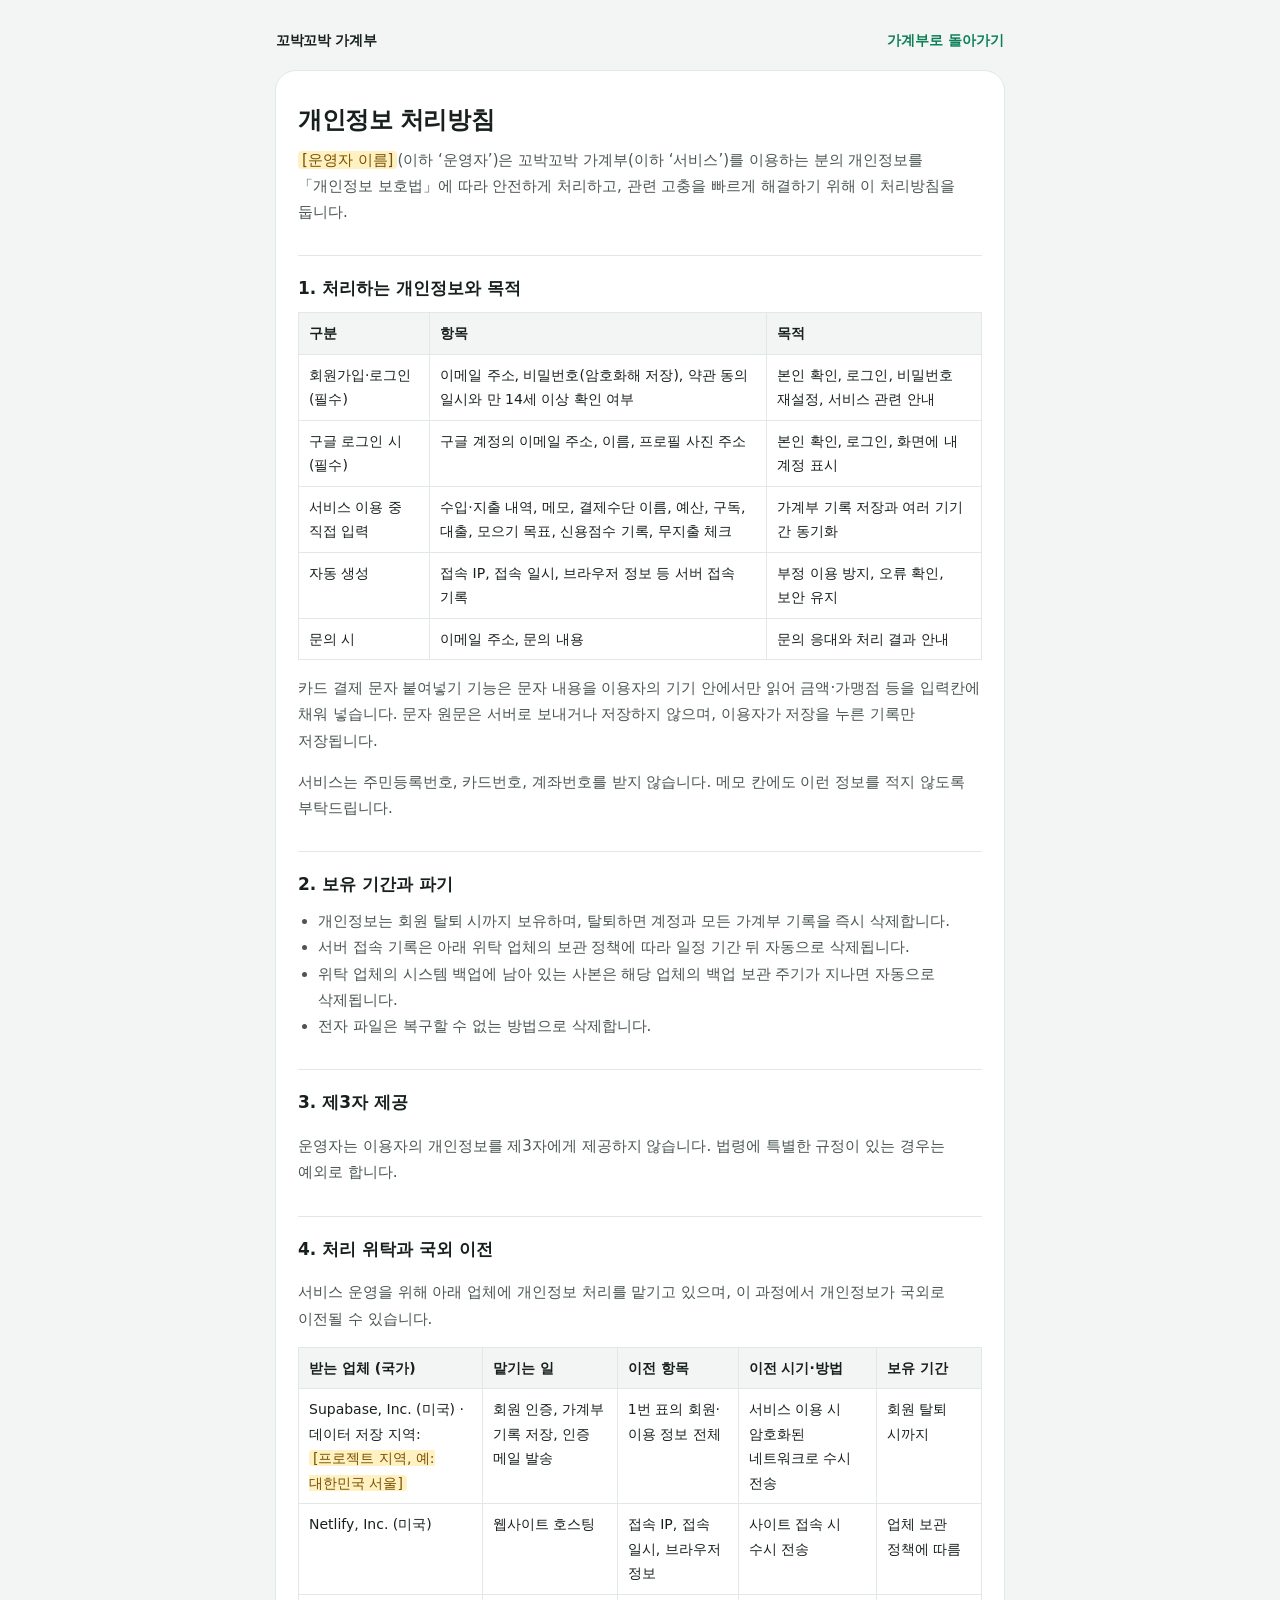
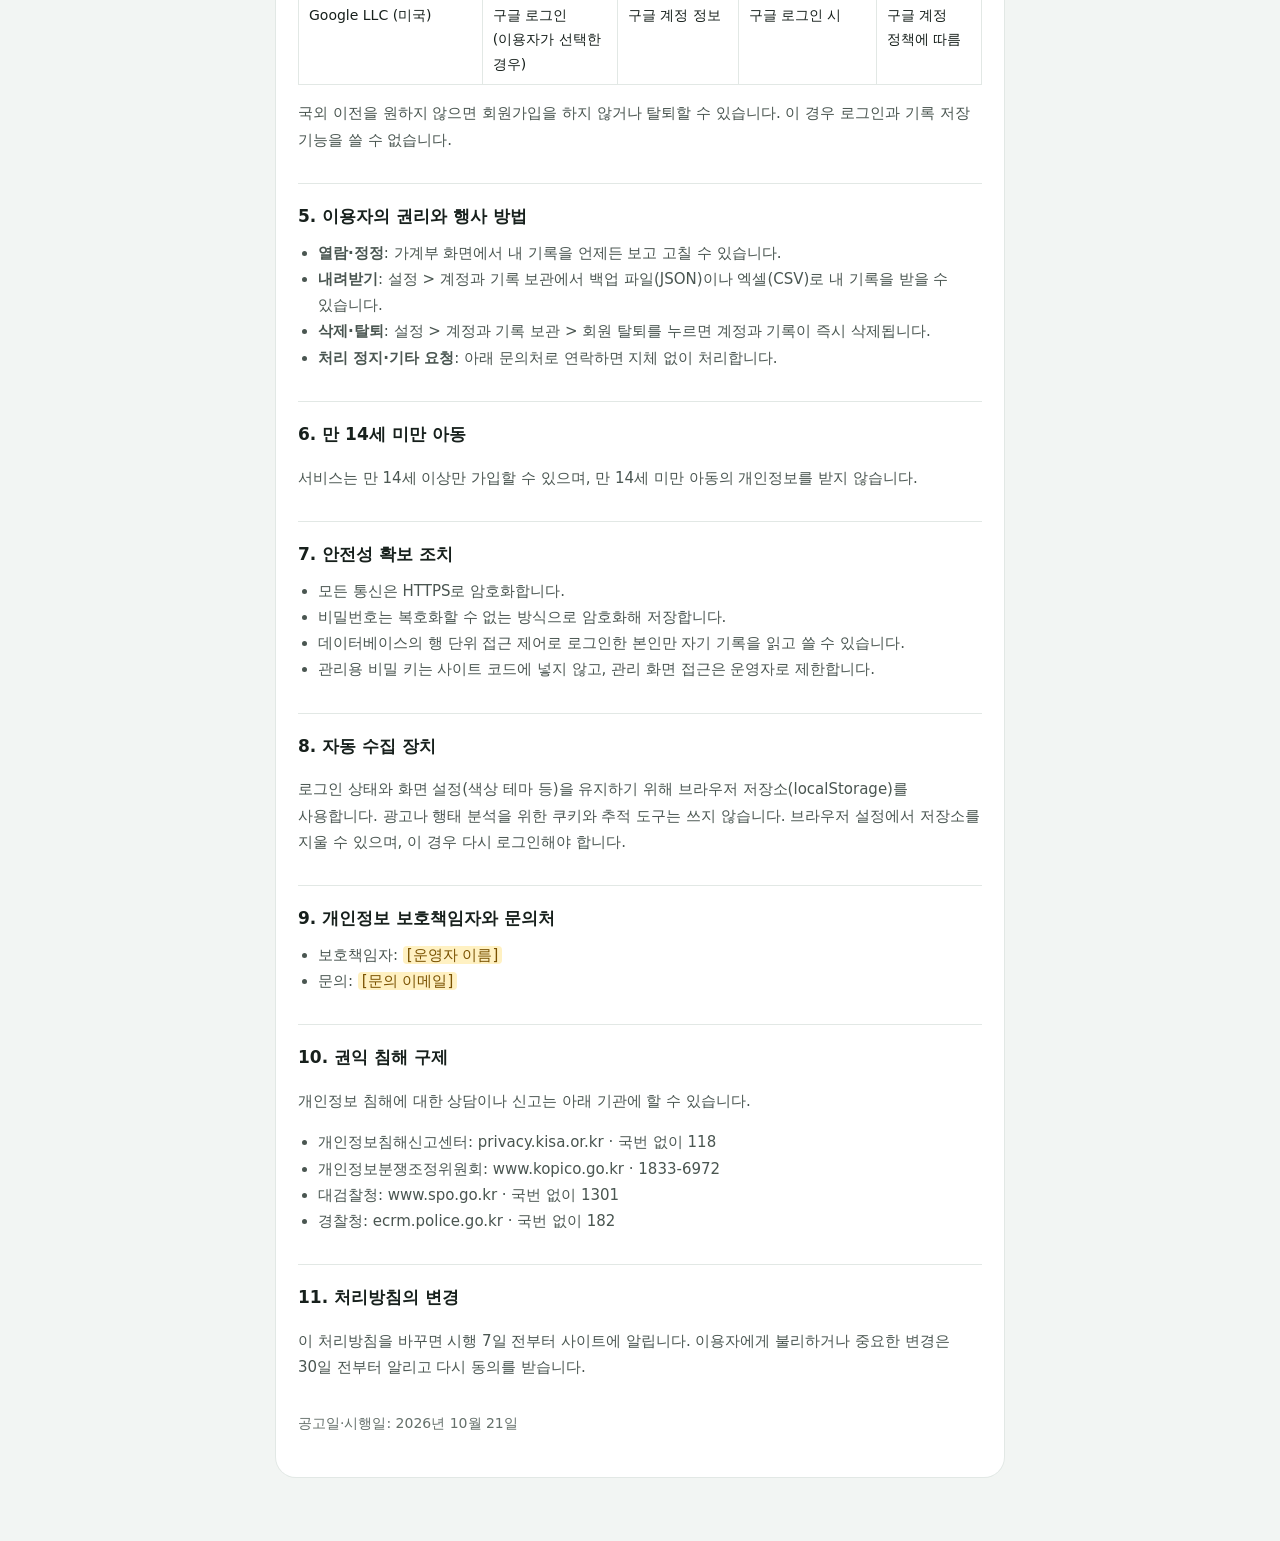
==== site/privacy.html @ b617e8b7 "Add files via upload" ====
<!doctype html>
<html lang="ko">
<head>
<meta charset="utf-8">
<meta name="viewport" content="width=device-width,initial-scale=1">
<title>개인정보 처리방침 · 꼬박꼬박 가계부</title>
<link rel="icon" href="icons/icon-192.png">
<link rel="stylesheet" href="legal.css">
</head>
<body>
<main>
<div class="top"><span class="brand">꼬박꼬박 가계부</span><a href="./">가계부로 돌아가기</a></div>
<article>
<h1>개인정보 처리방침</h1>
<p class="lead"><mark class="fill">[운영자 이름]</mark>(이하 ‘운영자’)은 꼬박꼬박 가계부(이하 ‘서비스’)를 이용하는 분의 개인정보를 「개인정보 보호법」에 따라 안전하게 처리하고, 관련 고충을 빠르게 해결하기 위해 이 처리방침을 둡니다.</p>

<h2>1. 처리하는 개인정보와 목적</h2>
<table>
<tr><th>구분</th><th>항목</th><th>목적</th></tr>
<tr><td>회원가입·로그인 (필수)</td><td>이메일 주소, 비밀번호(암호화해 저장), 약관 동의 일시와 만 14세 이상 확인 여부</td><td>본인 확인, 로그인, 비밀번호 재설정, 서비스 관련 안내</td></tr>
<tr><td>구글 로그인 시 (필수)</td><td>구글 계정의 이메일 주소, 이름, 프로필 사진 주소</td><td>본인 확인, 로그인, 화면에 내 계정 표시</td></tr>
<tr><td>서비스 이용 중 직접 입력</td><td>수입·지출 내역, 메모, 결제수단 이름, 예산, 구독, 대출, 모으기 목표, 신용점수 기록, 무지출 체크</td><td>가계부 기록 저장과 여러 기기 간 동기화</td></tr>
<tr><td>자동 생성</td><td>접속 IP, 접속 일시, 브라우저 정보 등 서버 접속 기록</td><td>부정 이용 방지, 오류 확인, 보안 유지</td></tr>
<tr><td>문의 시</td><td>이메일 주소, 문의 내용</td><td>문의 응대와 처리 결과 안내</td></tr>
</table>
<p>카드 결제 문자 붙여넣기 기능은 문자 내용을 이용자의 기기 안에서만 읽어 금액·가맹점 등을 입력칸에 채워 넣습니다. 문자 원문은 서버로 보내거나 저장하지 않으며, 이용자가 저장을 누른 기록만 저장됩니다.</p>
<p>서비스는 주민등록번호, 카드번호, 계좌번호를 받지 않습니다. 메모 칸에도 이런 정보를 적지 않도록 부탁드립니다.</p>

<h2>2. 보유 기간과 파기</h2>
<ul>
<li>개인정보는 회원 탈퇴 시까지 보유하며, 탈퇴하면 계정과 모든 가계부 기록을 즉시 삭제합니다.</li>
<li>서버 접속 기록은 아래 위탁 업체의 보관 정책에 따라 일정 기간 뒤 자동으로 삭제됩니다.</li>
<li>위탁 업체의 시스템 백업에 남아 있는 사본은 해당 업체의 백업 보관 주기가 지나면 자동으로 삭제됩니다.</li>
<li>전자 파일은 복구할 수 없는 방법으로 삭제합니다.</li>
</ul>

<h2>3. 제3자 제공</h2>
<p>운영자는 이용자의 개인정보를 제3자에게 제공하지 않습니다. 법령에 특별한 규정이 있는 경우는 예외로 합니다.</p>

<h2>4. 처리 위탁과 국외 이전</h2>
<p>서비스 운영을 위해 아래 업체에 개인정보 처리를 맡기고 있으며, 이 과정에서 개인정보가 국외로 이전될 수 있습니다.</p>
<table>
<tr><th>받는 업체 (국가)</th><th>맡기는 일</th><th>이전 항목</th><th>이전 시기·방법</th><th>보유 기간</th></tr>
<tr><td>Supabase, Inc. (미국) · 데이터 저장 지역: <mark class="fill">[프로젝트 지역, 예: 대한민국 서울]</mark></td><td>회원 인증, 가계부 기록 저장, 인증 메일 발송</td><td>1번 표의 회원·이용 정보 전체</td><td>서비스 이용 시 암호화된 네트워크로 수시 전송</td><td>회원 탈퇴 시까지</td></tr>
<tr><td>Netlify, Inc. (미국)</td><td>웹사이트 호스팅</td><td>접속 IP, 접속 일시, 브라우저 정보</td><td>사이트 접속 시 수시 전송</td><td>업체 보관 정책에 따름</td></tr>
<tr><td>Google LLC (미국)</td><td>구글 로그인 (이용자가 선택한 경우)</td><td>구글 계정 정보</td><td>구글 로그인 시</td><td>구글 계정 정책에 따름</td></tr>
</table>
<p>국외 이전을 원하지 않으면 회원가입을 하지 않거나 탈퇴할 수 있습니다. 이 경우 로그인과 기록 저장 기능을 쓸 수 없습니다.</p>

<h2>5. 이용자의 권리와 행사 방법</h2>
<ul>
<li><b>열람·정정</b>: 가계부 화면에서 내 기록을 언제든 보고 고칠 수 있습니다.</li>
<li><b>내려받기</b>: 설정 &gt; 계정과 기록 보관에서 백업 파일(JSON)이나 엑셀(CSV)로 내 기록을 받을 수 있습니다.</li>
<li><b>삭제·탈퇴</b>: 설정 &gt; 계정과 기록 보관 &gt; 회원 탈퇴를 누르면 계정과 기록이 즉시 삭제됩니다.</li>
<li><b>처리 정지·기타 요청</b>: 아래 문의처로 연락하면 지체 없이 처리합니다.</li>
</ul>

<h2>6. 만 14세 미만 아동</h2>
<p>서비스는 만 14세 이상만 가입할 수 있으며, 만 14세 미만 아동의 개인정보를 받지 않습니다.</p>

<h2>7. 안전성 확보 조치</h2>
<ul>
<li>모든 통신은 HTTPS로 암호화합니다.</li>
<li>비밀번호는 복호화할 수 없는 방식으로 암호화해 저장합니다.</li>
<li>데이터베이스의 행 단위 접근 제어로 로그인한 본인만 자기 기록을 읽고 쓸 수 있습니다.</li>
<li>관리용 비밀 키는 사이트 코드에 넣지 않고, 관리 화면 접근은 운영자로 제한합니다.</li>
</ul>

<h2>8. 자동 수집 장치</h2>
<p>로그인 상태와 화면 설정(색상 테마 등)을 유지하기 위해 브라우저 저장소(localStorage)를 사용합니다. 광고나 행태 분석을 위한 쿠키와 추적 도구는 쓰지 않습니다. 브라우저 설정에서 저장소를 지울 수 있으며, 이 경우 다시 로그인해야 합니다.</p>

<h2>9. 개인정보 보호책임자와 문의처</h2>
<ul>
<li>보호책임자: <mark class="fill">[운영자 이름]</mark></li>
<li>문의: <mark class="fill">[문의 이메일]</mark></li>
</ul>

<h2>10. 권익 침해 구제</h2>
<p>개인정보 침해에 대한 상담이나 신고는 아래 기관에 할 수 있습니다.</p>
<ul>
<li>개인정보침해신고센터: privacy.kisa.or.kr · 국번 없이 118</li>
<li>개인정보분쟁조정위원회: www.kopico.go.kr · 1833-6972</li>
<li>대검찰청: www.spo.go.kr · 국번 없이 1301</li>
<li>경찰청: ecrm.police.go.kr · 국번 없이 182</li>
</ul>

<h2>11. 처리방침의 변경</h2>
<p>이 처리방침을 바꾸면 시행 7일 전부터 사이트에 알립니다. 이용자에게 불리하거나 중요한 변경은 30일 전부터 알리고 다시 동의를 받습니다.</p>
<p class="date">공고일·시행일: 2026년 10월 21일</p>
</article>
</main>
</body>
</html>
---- site/legal.css ----
:root { --bg:#F2F5F3; --surface:#fff; --ink:#17201C; --ink-2:#4A5651; --muted:#65706B; --line:#E2E8E5; --accent:#0C7F57; --fill:#FFF1C2; --fill-ink:#7A5200; color-scheme: light; }
@media (prefers-color-scheme: dark) { :root { --bg:#0E1311; --surface:#161C19; --ink:#ECF1EE; --ink-2:#B3BEB9; --muted:#8E9993; --line:#27312D; --accent:#34B382; --fill:#3D3110; --fill-ink:#F3D27A; color-scheme: dark; } }
* { box-sizing: border-box; }
body { margin: 0; background: var(--bg); color: var(--ink); font: 15px/1.75 "Apple SD Gothic Neo", "Malgun Gothic", system-ui, sans-serif; word-break: keep-all; overflow-wrap: anywhere; }
main { max-width: 760px; margin: 0 auto; padding: 28px 16px 64px; }
.top { display: flex; justify-content: space-between; align-items: center; gap: 12px; margin-bottom: 18px; font-size: 14px; }
.top a { color: var(--accent); text-decoration: none; font-weight: 600; }
.brand { font-weight: 800; letter-spacing: -.02em; }
article { background: var(--surface); border-radius: 20px; padding: 28px 22px; box-shadow: 0 0 0 1px var(--line); }
h1 { font-size: 24px; margin: 0 0 6px; letter-spacing: -.02em; }
.lead { color: var(--ink-2); margin: 0 0 22px; }
h2 { font-size: 17px; margin: 30px 0 8px; padding-top: 18px; border-top: 1px solid var(--line); }
p, li { color: var(--ink-2); }
ul, ol { padding-left: 20px; margin: 6px 0; }
table { width: 100%; border-collapse: collapse; font-size: 14px; margin: 8px 0; display: block; overflow-x: auto; }
th, td { border: 1px solid var(--line); padding: 8px 10px; text-align: left; vertical-align: top; min-width: 90px; }
th { background: var(--bg); color: var(--ink); font-weight: 600; }
mark.fill { background: var(--fill); color: var(--fill-ink); padding: 0 4px; border-radius: 4px; }
.date { color: var(--muted); font-size: 14px; margin-top: 30px; }
a { color: var(--accent); }
@media (max-width: 480px) { article { padding: 22px 16px; } h1 { font-size: 21px; } }
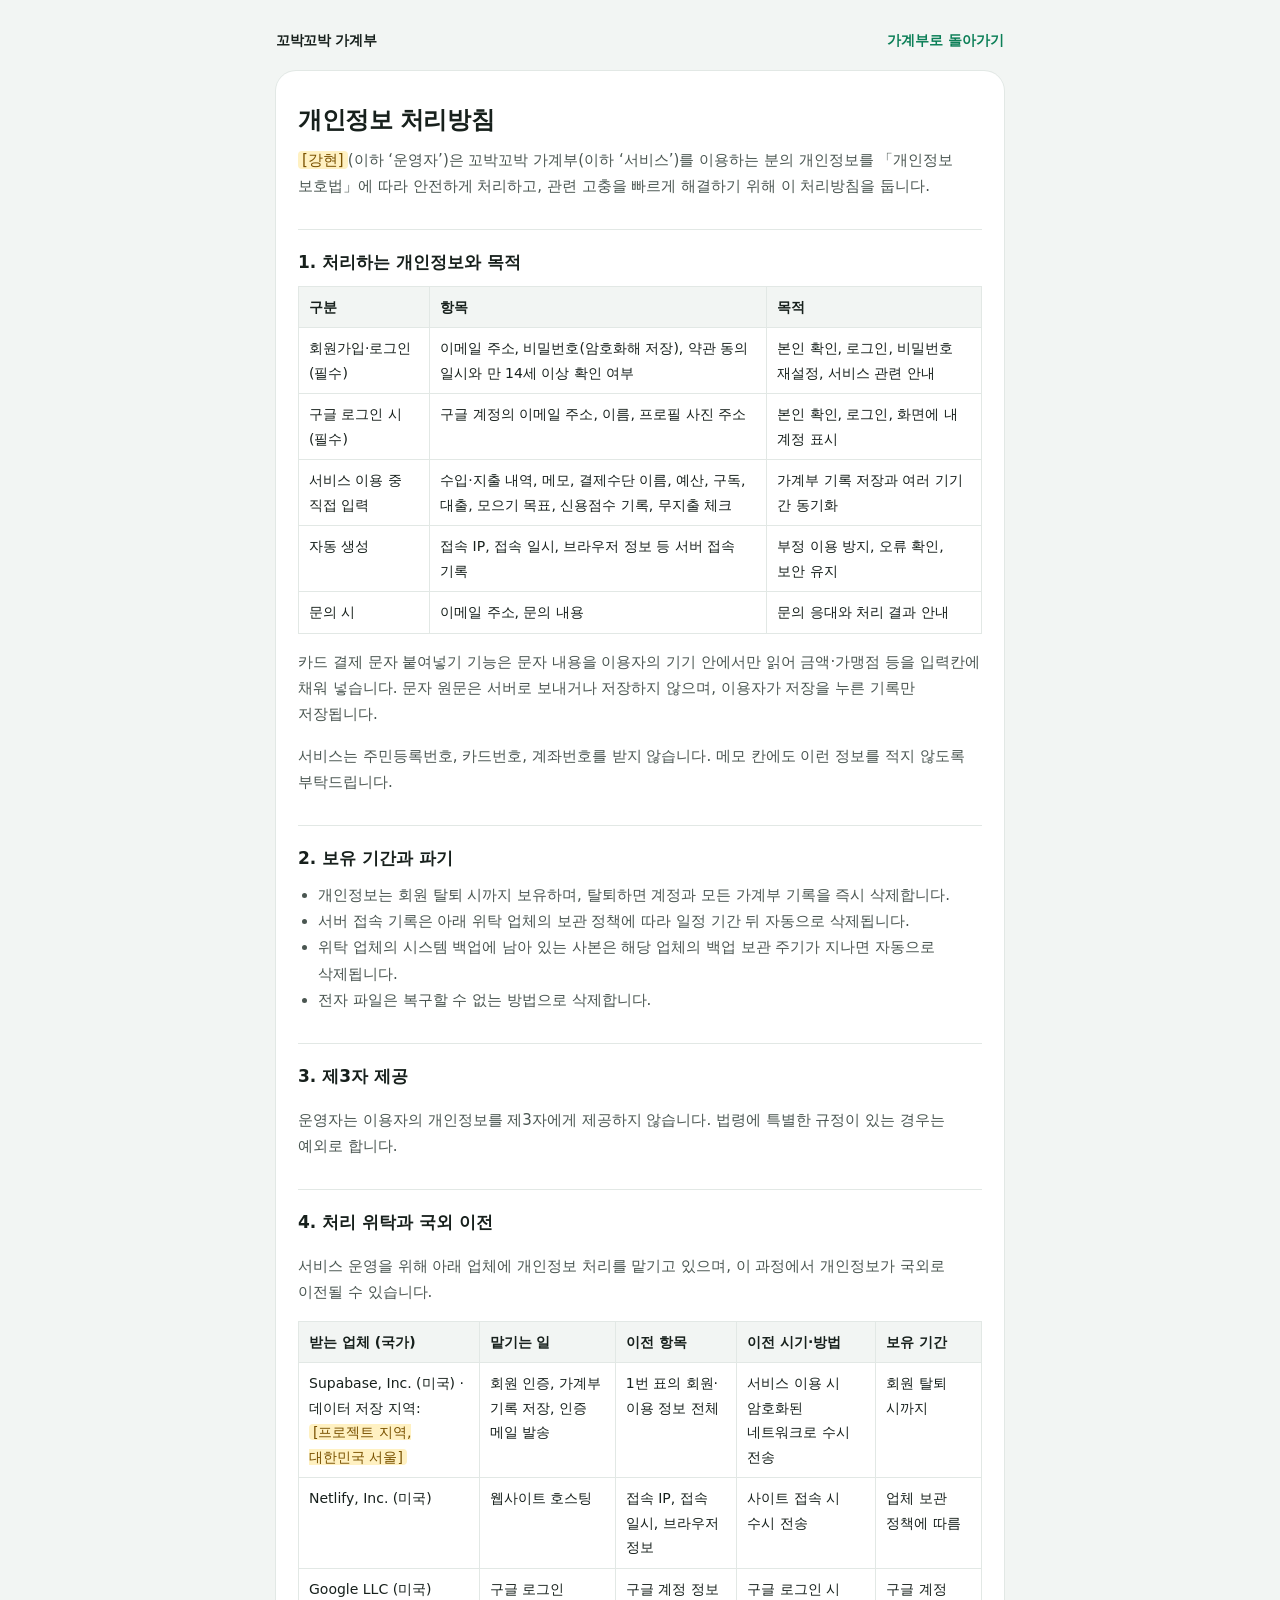
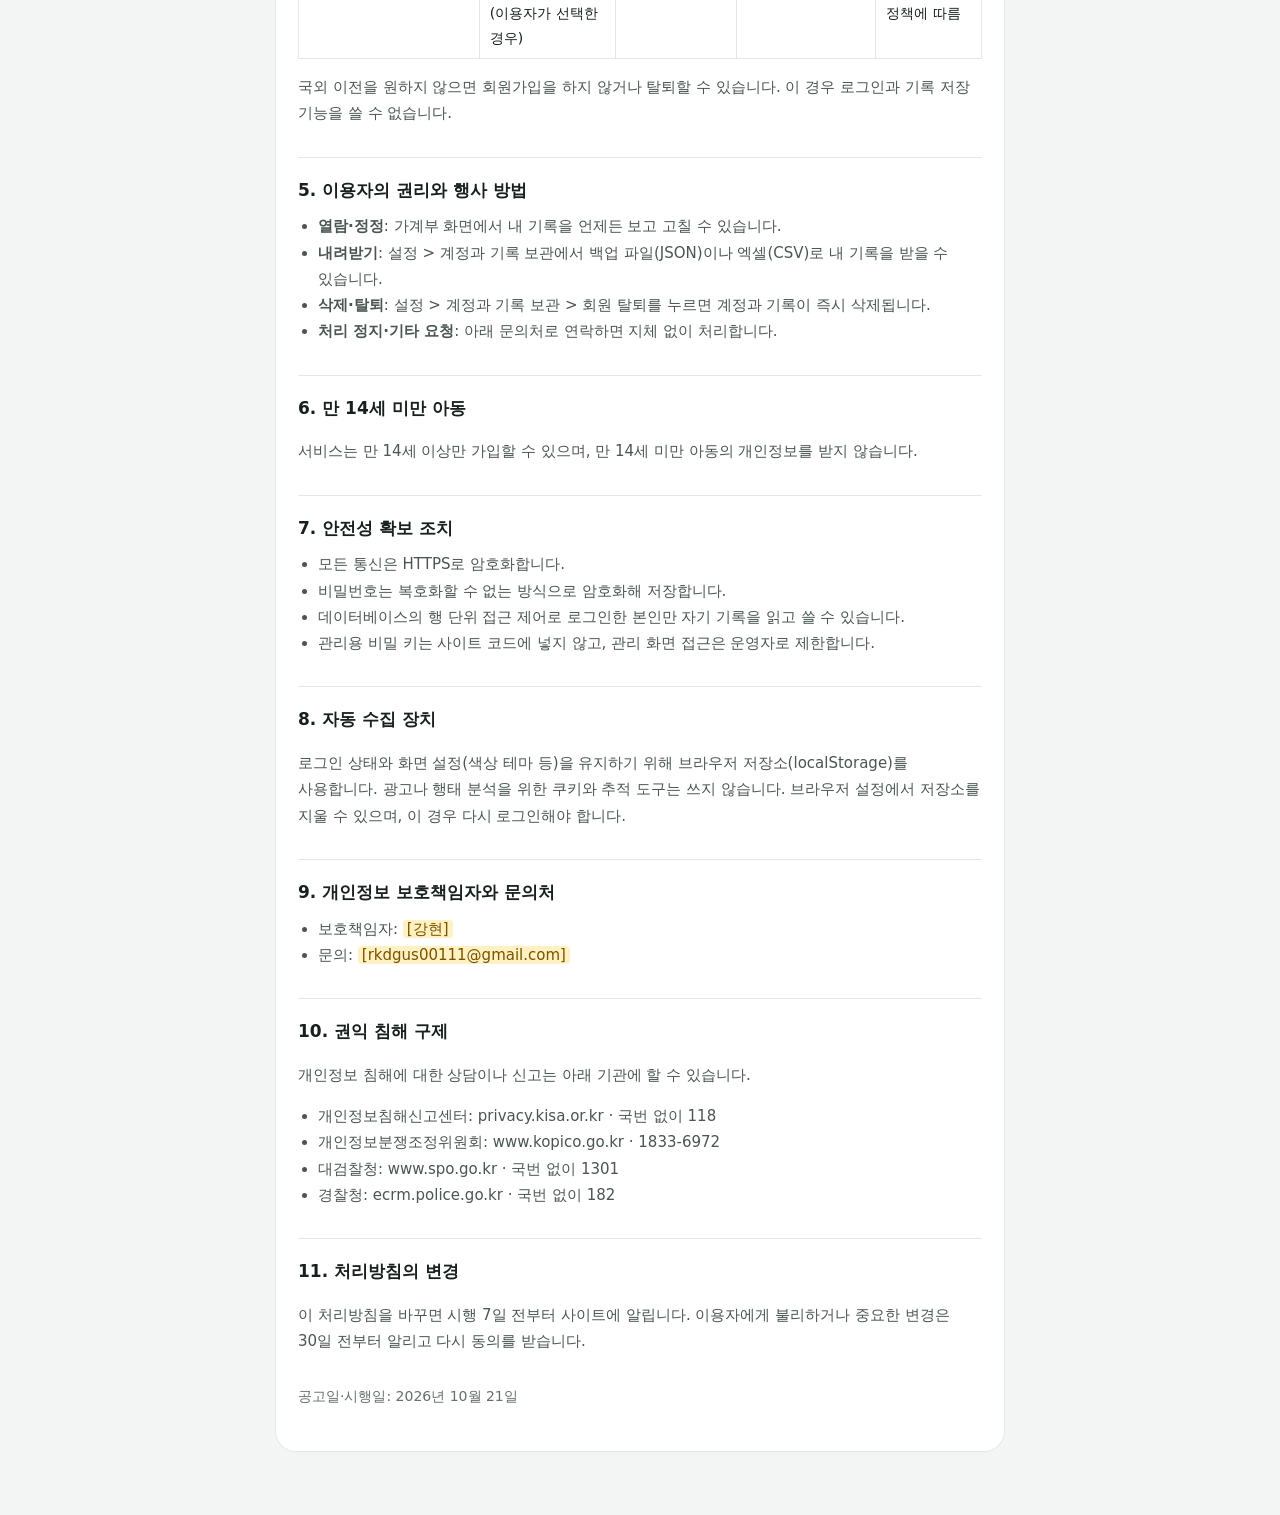
==== commit d6ba1d6a: "Update privacy.html" ====
--- a/site/privacy.html
+++ b/site/privacy.html
@@ -12,7 +12,7 @@
 <div class="top"><span class="brand">꼬박꼬박 가계부</span><a href="./">가계부로 돌아가기</a></div>
 <article>
 <h1>개인정보 처리방침</h1>
-<p class="lead"><mark class="fill">[운영자 이름]</mark>(이하 ‘운영자’)은 꼬박꼬박 가계부(이하 ‘서비스’)를 이용하는 분의 개인정보를 「개인정보 보호법」에 따라 안전하게 처리하고, 관련 고충을 빠르게 해결하기 위해 이 처리방침을 둡니다.</p>
+<p class="lead"><mark class="fill">[강현]</mark>(이하 ‘운영자’)은 꼬박꼬박 가계부(이하 ‘서비스’)를 이용하는 분의 개인정보를 「개인정보 보호법」에 따라 안전하게 처리하고, 관련 고충을 빠르게 해결하기 위해 이 처리방침을 둡니다.</p>
 
 <h2>1. 처리하는 개인정보와 목적</h2>
 <table>
@@ -41,7 +41,7 @@
 <p>서비스 운영을 위해 아래 업체에 개인정보 처리를 맡기고 있으며, 이 과정에서 개인정보가 국외로 이전될 수 있습니다.</p>
 <table>
 <tr><th>받는 업체 (국가)</th><th>맡기는 일</th><th>이전 항목</th><th>이전 시기·방법</th><th>보유 기간</th></tr>
-<tr><td>Supabase, Inc. (미국) · 데이터 저장 지역: <mark class="fill">[프로젝트 지역, 예: 대한민국 서울]</mark></td><td>회원 인증, 가계부 기록 저장, 인증 메일 발송</td><td>1번 표의 회원·이용 정보 전체</td><td>서비스 이용 시 암호화된 네트워크로 수시 전송</td><td>회원 탈퇴 시까지</td></tr>
+<tr><td>Supabase, Inc. (미국) · 데이터 저장 지역: <mark class="fill">[프로젝트 지역, 대한민국 서울]</mark></td><td>회원 인증, 가계부 기록 저장, 인증 메일 발송</td><td>1번 표의 회원·이용 정보 전체</td><td>서비스 이용 시 암호화된 네트워크로 수시 전송</td><td>회원 탈퇴 시까지</td></tr>
 <tr><td>Netlify, Inc. (미국)</td><td>웹사이트 호스팅</td><td>접속 IP, 접속 일시, 브라우저 정보</td><td>사이트 접속 시 수시 전송</td><td>업체 보관 정책에 따름</td></tr>
 <tr><td>Google LLC (미국)</td><td>구글 로그인 (이용자가 선택한 경우)</td><td>구글 계정 정보</td><td>구글 로그인 시</td><td>구글 계정 정책에 따름</td></tr>
 </table>
@@ -71,8 +71,8 @@
 
 <h2>9. 개인정보 보호책임자와 문의처</h2>
 <ul>
-<li>보호책임자: <mark class="fill">[운영자 이름]</mark></li>
-<li>문의: <mark class="fill">[문의 이메일]</mark></li>
+<li>보호책임자: <mark class="fill">[강현]</mark></li>
+<li>문의: <mark class="fill">[rkdgus00111@gmail.com]</mark></li>
 </ul>
 
 <h2>10. 권익 침해 구제</h2>
